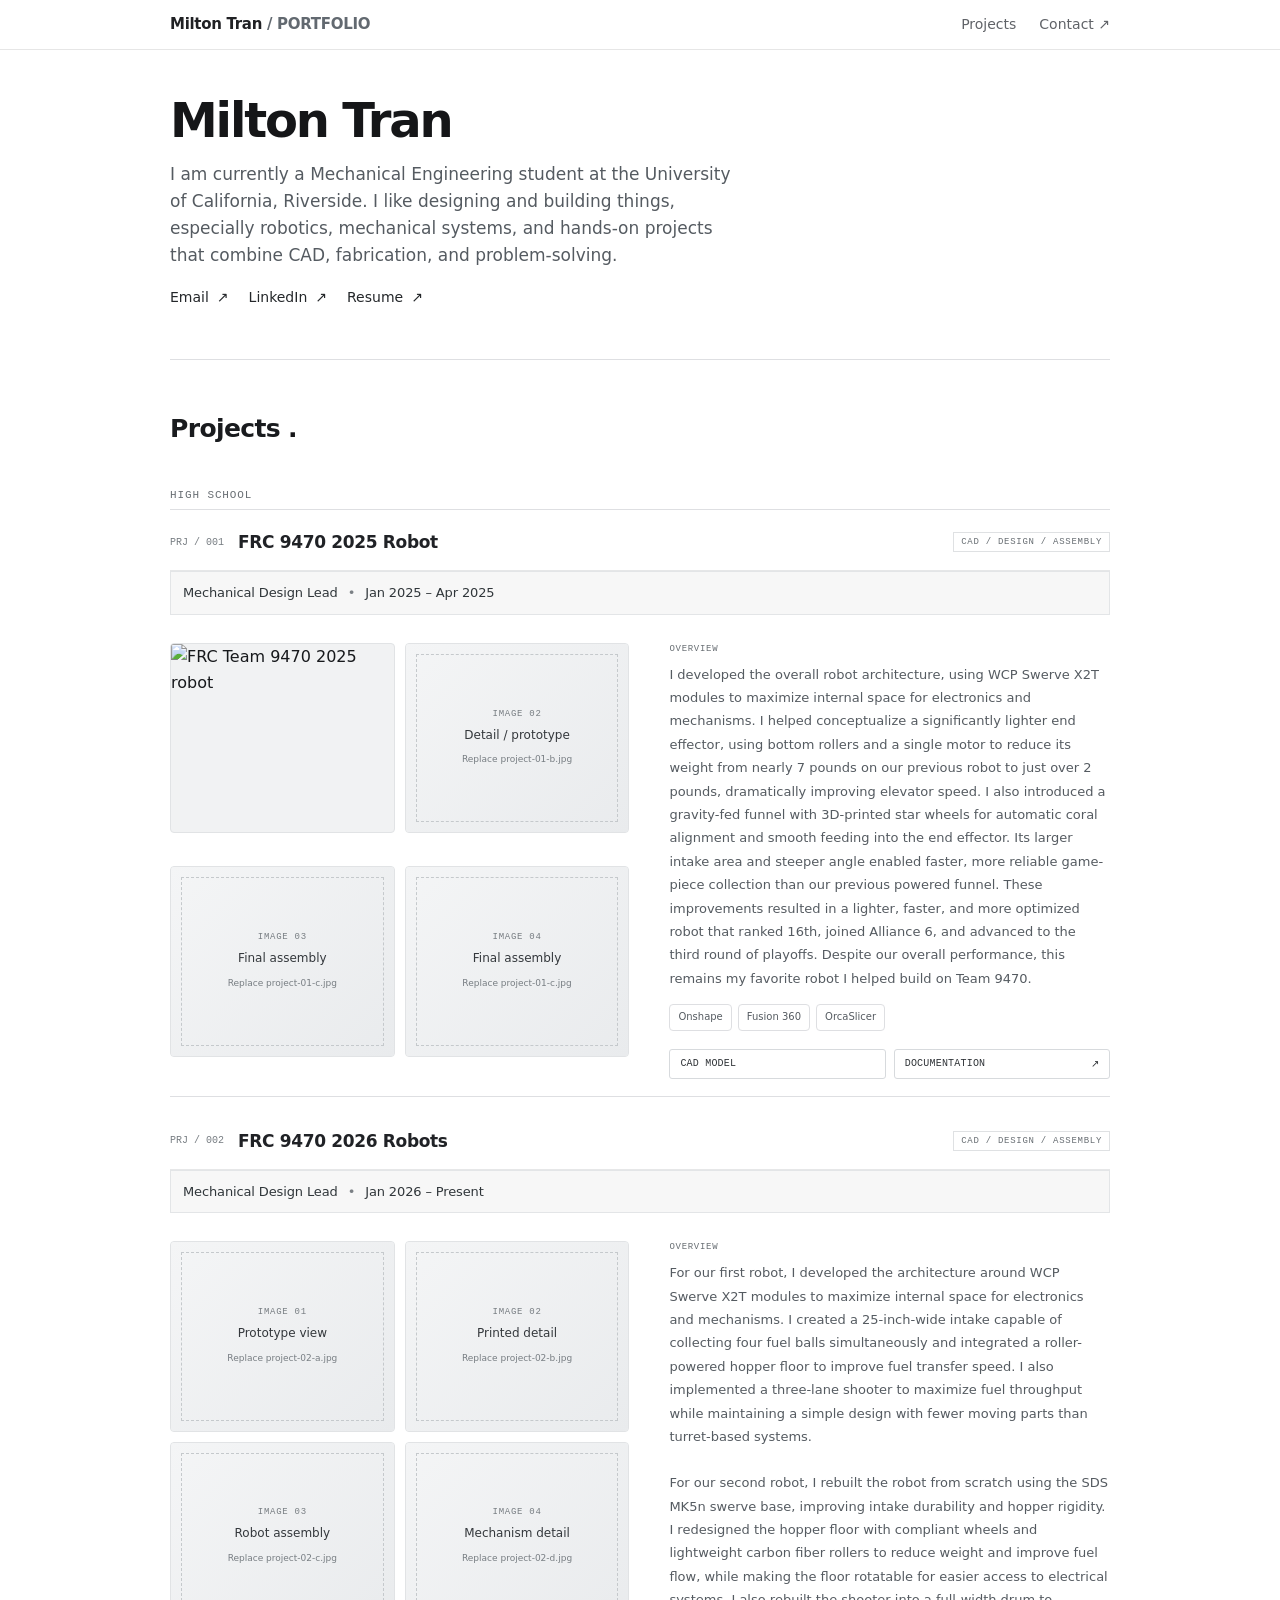
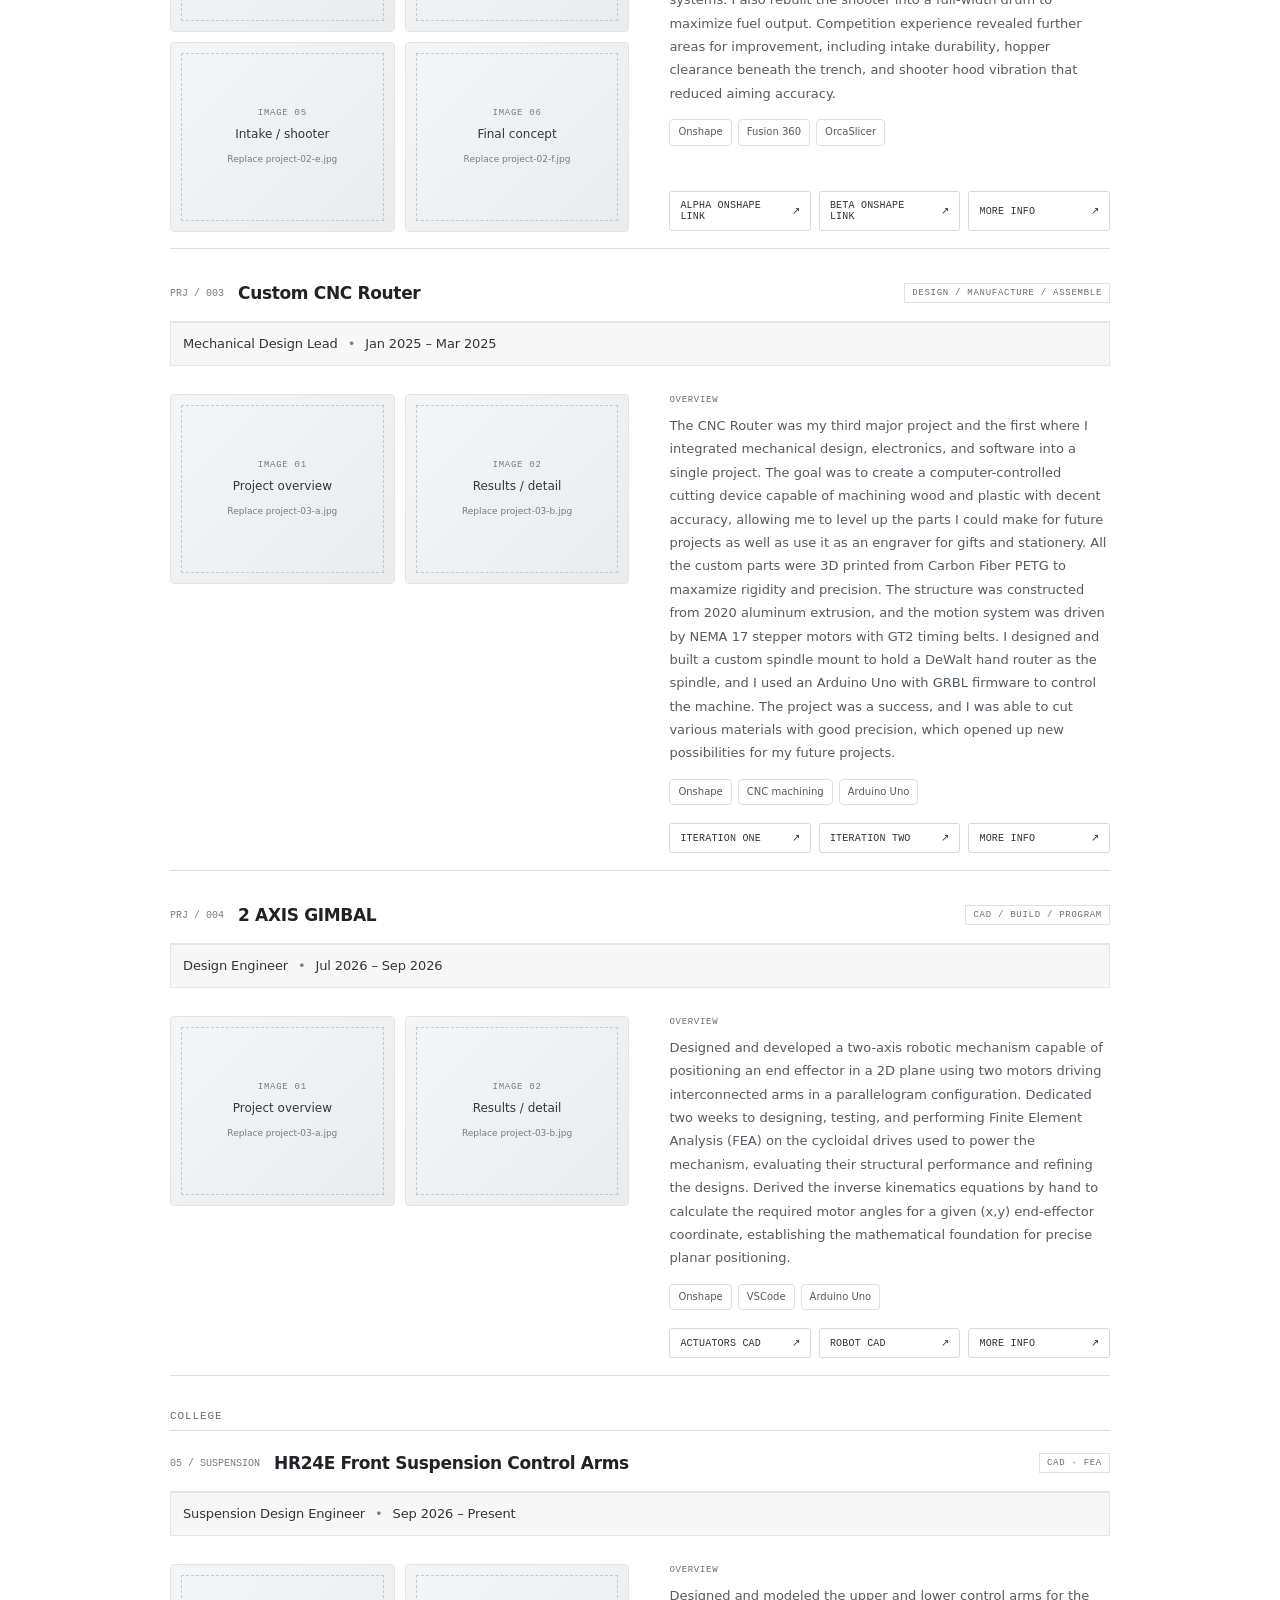
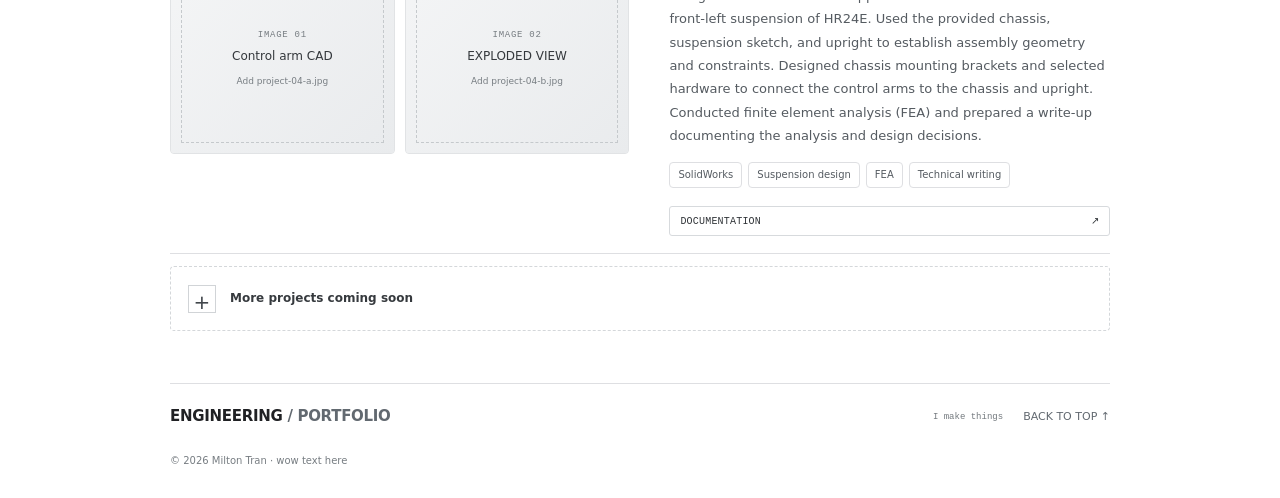
==== index.html @ ae648efc "resume reupload and project categoization" ====
<!doctype html>
<html lang="en">
 <head>
  <meta charset="utf-8"/>
  <meta content="width=device-width, initial-scale=1" name="viewport"/>
  <meta content="Engineering portfolio &mdash; design projects, CAD, prototypes, and fabrication work." name="description"/>
  <title>
   Milton Tran | Engineering Portfolio
  </title>
  <link href="styles.css" rel="stylesheet"/>
 </head>
 <body>
  <div class="ambient ambient-one">
  </div>
  <div class="ambient ambient-two">
  </div>
  <header class="topbar">
   <a class="wordmark" href="#home">
    <span class="mark">
     E
    </span>
    <span>
     Milton Tran
     <span class="muted">
      / PORTFOLIO
     </span>
    </span>
   </a>
   <nav aria-label="Main navigation">
    <a href="index.html#projects">
     Projects
    </a>
    <a class="nav-cta" href="mailto:miltonktran@gmail.com" data-copy-email="miltonktran@gmail.com">
     Contact &nearrow;
    </a>
   </nav>
  </header>
  <main>
   <section class="hero section-wrap" id="home">
    <div class="eyebrow">
     <span class="status-dot">
     </span>
     PORTFOLIO / 2026
    </div>
    <h1>
     Milton Tran
    </h1>
    <p class="hero-copy">
     I am currently a Mechanical Engineering student at the University of California, Riverside. I like designing and building things, especially robotics, mechanical systems, and hands-on projects that combine CAD, fabrication, and problem-solving.
    </p>
    <div class="hero-actions">
     <a class="button button-primary" href="mailto:miltonktran@gmail.com" data-copy-email="miltonktran@gmail.com">
      Email
      <span>
       &nearrow;
      </span>
     </a>
     <a class="button button-quiet" href="https://www.linkedin.com/" rel="noreferrer" target="_blank">
      LinkedIn
      <span>
       &nearrow;
      </span>
     </a>
     <a class="button button-quiet" href="assets/resume.pdf" rel="noreferrer" target="_blank">
      Resume
      <span>
       &nearrow;
      </span>
     </a>
    </div>
    <div class="hero-meta">
     <div>
      <span class="meta-label">
       FOCUS
      </span>
      <span>
       Mechanical design &middot; Prototyping
      </span>
     </div>
     <div>
      <span class="meta-label">
       TOOLS
      </span>
      <span>
       SolidWorks &middot; Onshape &middot; Fusion 360
      </span>
     </div>
     <div>
      <span class="meta-label">
       BASED IN
      </span>
      <span>
       Riverside, CA
      </span>
     </div>
    </div>
    <div class="hero-index">
     01
     <span>
      &mdash;
     </span>
     ENGINEERING / DESIGN
    </div>
   </section>
   <section class="projects section-wrap" id="projects">
    <div class="section-heading">
     <div>
      <div class="eyebrow">
       02 / SELECTED WORK
      </div>
      <h2>
       Projects
       <span class="accent">
        .
       </span>
      </h2>
     </div>
     <p class="section-aside">
      <br/>
     </p>
    </div>
    <div class="project-group" aria-label="High School Projects">
    <div class="project-education">HIGH SCHOOL</div>
    <article class="project-card">
     <div class="project-title-row">
      <div class="project-number">
       PRJ / 001
      </div>
      <h3>
       FRC 9470 2025 Robot
      </h3>
      <span class="project-type">
       CAD / DESIGN / ASSEMBLY
      </span>
     </div>
     <div class="project-meta-box">
      <span>
       Mechanical Design Lead
      </span>
      <span class="meta-divider">
       •
      </span>
      <span>
       Jan 2025 – Apr 2025
      </span>
     </div>
     <div class="project-layout">
      <div class="project-gallery">
       <figure class="image-slot">
        <img
        class="project-image"
        src="assets/projects/project-01-b.gif"
        alt="FRC Team 9470 2025 robot">
        <div class="image-placeholder">
         <span>
          IMAGE 01
         </span>
         <strong>
          CAD overview
         </strong>
         <small>
          Replace project-01-a.jpg
         </small>
        </div>
       </figure>
       <figure class="image-slot">
        <img alt="Second view or detail of the mechanical assembly" onerror="this.style.display='none'; this.nextElementSibling.style.display='grid'" src="assets/projects/project-01-a.jpg"/>
        <div class="image-placeholder">
         <span>
          IMAGE 02
         </span>
         <strong>
          Detail / prototype
         </strong>
         <small>
          Replace project-01-b.jpg
         </small>
        </div>
       </figure>
       <figure class="image-slot">
        <img alt="Third view or detail of the 2025 robot" onerror="this.style.display='none'; this.nextElementSibling.style.display='grid'" src="assets/projects/project-01-c.jpg"/>
        <div class="image-placeholder">
         <span>
          IMAGE 03
         </span>
         <strong>
          Final assembly
         </strong>
         <small>
          Replace project-01-c.jpg
         </small>
        </div>
       </figure>
       <figure class="image-slot">
        <img alt="another view or detail of the 2025 robot" onerror="this.style.display='none'; this.nextElementSibling.style.display='grid'" src="assets/projects/project-01-d.jpg"/>
        <div class="image-placeholder">
         <span>
          IMAGE 04
         </span>
         <strong>
          Final assembly
         </strong>
         <small>
          Replace project-01-c.jpg
         </small>
        </div>
       </figure>
      </div>
      <div class="project-description">
       <div class="description-label">
        OVERVIEW
       </div>
       <p>
        I developed the overall robot architecture, using WCP Swerve X2T modules to maximize internal space for electronics and mechanisms. I helped conceptualize a significantly lighter end effector, using bottom rollers and a single motor to reduce its weight from nearly 7 pounds on our previous robot to just over 2 pounds, dramatically improving elevator speed. I also introduced a gravity-fed funnel with 3D-printed star wheels for automatic coral alignment and smooth feeding into the end effector. Its larger intake area and steeper angle enabled faster, more reliable game-piece collection than our previous powered funnel. These improvements resulted in a lighter, faster, and more optimized robot that ranked 16th, joined Alliance 6, and advanced to the third round of playoffs. Despite our overall performance, this remains my favorite robot I helped build on Team 9470.
       </p>
       <div class="project-tags">
        <span>
         Onshape
        </span>
        <span>
         Fusion 360
        </span>
        <span>
         OrcaSlicer
        </span>
       </div>
       <div class="project-links">
        <a class="project-link" data-placeholder-link="" href="https://cad.onshape.com/documents/00fd2afd7e5a27c154c6eacb/w/8401d8eccddc651e6a5a8a69/e/c8c92472f5bed239da127e3a">
         CAD MODEL
         <span>
         </span>
        </a>
        <a class="project-link" data-placeholder-link="" href="documentation.html#frc-2025">
         DOCUMENTATION
         <span>
          &nearrow;
         </span>
        </a>
       </div>
      </div>
     </div>
    </article>
    <article class="project-card">
     <div class="project-title-row">
      <div class="project-number">
       PRJ / 002
      </div>
      <h3>
       FRC 9470 2026 Robots
      </h3>
      <span class="project-type">
       CAD / DESIGN / ASSEMBLY
      </span>
     </div>
     <div class="project-meta-box">
      <span>
       Mechanical Design Lead
      </span>
      <span class="meta-divider">
       •
      </span>
      <span>
       Jan 2026 – Present
      </span>
     </div>
     <div class="project-layout">
      <div class="project-gallery">
       <figure class="image-slot">
        <img alt="First view of the 3D printed prototype" onerror="this.style.display='none'; this.nextElementSibling.style.display='grid'" src="assets/projects/project-02-a.jpg"/>
        <div class="image-placeholder">
         <span>
          IMAGE 01
         </span>
         <strong>
          Prototype view
         </strong>
         <small>
          Replace project-02-a.jpg
         </small>
        </div>
       </figure>
       <figure class="image-slot">
        <img alt="Second view of the 3D printed prototype" onerror="this.style.display='none'; this.nextElementSibling.style.display='grid'" src="assets/projects/project-02-h.jpg"/>
        <div class="image-placeholder">
         <span>
          IMAGE 02
         </span>
         <strong>
          Printed detail
         </strong>
         <small>
          Replace project-02-b.jpg
         </small>
        </div>
       </figure>
       <figure class="image-slot">
        <img alt="Third view of the 2026 development robot" onerror="this.style.display='none'; this.nextElementSibling.style.display='grid'" src="assets/projects/project-02-c.jpg"/>
        <div class="image-placeholder">
         <span>
          IMAGE 03
         </span>
         <strong>
          Robot assembly
         </strong>
         <small>
          Replace project-02-c.jpg
         </small>
        </div>
       </figure>
       <figure class="image-slot">
        <img alt="Fourth view of the 2026 development robot" onerror="this.style.display='none'; this.nextElementSibling.style.display='grid'" src="assets/projects/project-02-d.jpg"/>
        <div class="image-placeholder">
         <span>
          IMAGE 04
         </span>
         <strong>
          Mechanism detail
         </strong>
         <small>
          Replace project-02-d.jpg
         </small>
        </div>
       </figure>
       <figure class="image-slot">
        <img alt="Fifth view of the 2026 development robot" onerror="this.style.display='none'; this.nextElementSibling.style.display='grid'" src="assets/projects/project-02-e.jpg"/>
        <div class="image-placeholder">
         <span>
          IMAGE 05
         </span>
         <strong>
          Intake / shooter
         </strong>
         <small>
          Replace project-02-e.jpg
         </small>
        </div>
       </figure>
       <figure class="image-slot">
        <img alt="Sixth view of the 2026 development robot" onerror="this.style.display='none'; this.nextElementSibling.style.display='grid'" src="assets/projects/project-02-f.jpg"/>
        <div class="image-placeholder">
         <span>
          IMAGE 06
         </span>
         <strong>
          Final concept
         </strong>
         <small>
          Replace project-02-f.jpg
         </small>
        </div>
       </figure>
      </div>
      <div class="project-description">
       <div class="description-label">
        OVERVIEW
       </div>
       <p>
        For our first robot, I developed the architecture around WCP Swerve X2T modules to maximize internal space for electronics and mechanisms. I created a 25-inch-wide intake capable of collecting four fuel balls simultaneously and integrated a roller-powered hopper floor to improve fuel transfer speed. I also implemented a three-lane shooter to maximize fuel throughput while maintaining a simple design with fewer moving parts than turret-based systems.
       </p>
       <p>
        For our second robot, I rebuilt the robot from scratch using the SDS MK5n swerve base, improving intake durability and hopper rigidity. I redesigned the hopper floor with compliant wheels and lightweight carbon fiber rollers to reduce weight and improve fuel flow, while making the floor rotatable for easier access to electrical systems. I also rebuilt the shooter into a full-width drum to maximize fuel output. Competition experience revealed further areas for improvement, including intake durability, hopper clearance beneath the trench, and shooter hood vibration that reduced aiming accuracy.
       </p>
       <div class="project-tags">
        <span>
         Onshape
        </span>
        <span>
         Fusion 360
        </span>
        <span>
         OrcaSlicer
        </span>
       </div>
       <div class="project-links">
        <a class="project-link" data-placeholder-link="" href="https://cad.onshape.com/documents/be022a4b718f1cd53ae85e32/w/37e6e1364f21e635ff0fc570/e/b1cc3b634fab305ec6c51910">
         ALPHA ONSHAPE LINK
         <span>
          &nearrow;
         </span>
        </a>
        <a class="project-link" data-placeholder-link="" href="https://cad.onshape.com/documents/df5df9d647afc82eacfe76aa/w/20fc10e9586929e958bf55cb/e/e5fa7af36676060afb455bc2">
         BETA ONSHAPE LINK
         <span>
          &nearrow;
         </span>
        </a>
        <a class="project-link" data-placeholder-link="" href="documentation.html#frc-2026">
         MORE INFO
         <span>
          &nearrow;
         </span>
        </a>
       </div>
      </div>
     </div>
    </article>
    <article class="project-card">
     <div class="project-title-row">
      <div class="project-number">
       PRJ / 003
      </div>
      <h3>
       Custom CNC Router
      </h3>
      <span class="project-type">
       DESIGN / MANUFACTURE / ASSEMBLE
      </span>
     </div>
     <div class="project-meta-box">
      <span>
       Mechanical Design Lead
      </span>
      <span class="meta-divider">
       •
      </span>
      <span>
       Jan 2025 – Mar 2025
      </span>
     </div>
     <div class="project-layout">
      <div class="project-gallery">
       <figure class="image-slot">
        <img alt="First view of engineering analysis or build" onerror="this.style.display='none'; this.nextElementSibling.style.display='grid'" src="assets/projects/project-03-a.jpg"/>
        <div class="image-placeholder">
         <span>
          IMAGE 01
         </span>
         <strong>
          Project overview
         </strong>
         <small>
          Replace project-03-a.jpg
         </small>
        </div>
       </figure>
       <figure class="image-slot">
        <img alt="Second view of engineering analysis or build" onerror="this.style.display='none'; this.nextElementSibling.style.display='grid'" src="assets/projects/project-03-b.jpg"/>
        <div class="image-placeholder">
         <span>
          IMAGE 02
         </span>
         <strong>
          Results / detail
         </strong>
         <small>
          Replace project-03-b.jpg
         </small>
        </div>
       </figure>
      </div>
      <div class="project-description">
       <div class="description-label">
        OVERVIEW
       </div>
       <p>
        The CNC Router was my third major project and the first where I integrated mechanical design, electronics, and software into a single project. The goal was to create a computer-controlled cutting device capable of machining wood and plastic with decent accuracy, allowing me to level up the parts I could make for future projects as well as use it as an engraver for gifts and stationery. All the custom parts were 3D printed from Carbon Fiber PETG to maxamize rigidity and precision. The structure was constructed from 2020 aluminum extrusion, and the motion system was driven by NEMA 17 stepper motors with GT2 timing belts. I designed and built a custom spindle mount to hold a DeWalt hand router as the spindle, and I used an Arduino Uno with GRBL firmware to control the machine. The project was a success, and I was able to cut various materials with good precision, which opened up new possibilities for my future projects.
       </p>
       <div class="project-tags">
        <span>
         Onshape
        </span>
        <span>
         CNC machining
        </span>
        <span>
         Arduino Uno
        </span>
       </div>
       <div class="project-links">
        <a class="project-link" data-placeholder-link="" href="https://cad.onshape.com/documents/29fe2472e460c06995bfa753/w/61e2e5fd30f0dcac505584a5/e/05e67eb22c1523a31b5ead69">
         ITERATION ONE
         <span>
          &nearrow;
         </span>
        </a>
        <a class="project-link" data-placeholder-link="" href="https://cad.onshape.com/documents/e0704cd442b7a5a010e076b6/w/1e5bdd04206ad65185312fa5/e/b427f6d83ccc3213c7b912a8">
         ITERATION TWO
         <span>
          &nearrow;
         </span>
        </a>
        <a class="project-link" data-placeholder-link="" href="documentation.html#cnc-router">
         MORE INFO
         <span>
          &nearrow;
         </span>
        </a>
       </div>
      </div>
     </div>
    </article>
    <article class="project-card">
     <div class="project-title-row">
      <div class="project-number">
       PRJ / 004
      </div>
      <h3>
       2 AXIS GIMBAL
      </h3>
      <span class="project-type">
       CAD / BUILD / PROGRAM
      </span>
     </div>
     <div class="project-meta-box">
      <span>
       Design Engineer
      </span>
      <span class="meta-divider">
       •
      </span>
      <span>
       Jul 2026 – Sep 2026
      </span>
     </div>
     <div class="project-layout">
      <div class="project-gallery">
       <figure class="image-slot">
        <img alt="First view of engineering analysis or build" onerror="this.style.display='none'; this.nextElementSibling.style.display='grid'" src="assets/projects/project-04-a.jpg"/>
        <div class="image-placeholder">
         <span>
          IMAGE 01
         </span>
         <strong>
          Project overview
         </strong>
         <small>
          Replace project-03-a.jpg
         </small>
        </div>
       </figure>
       <figure class="image-slot">
        <img alt="Second view of engineering analysis or build" onerror="this.style.display='none'; this.nextElementSibling.style.display='grid'" src="assets/projects/project-04-b.jpg"/>
        <div class="image-placeholder">
         <span>
          IMAGE 02
         </span>
         <strong>
          Results / detail
         </strong>
         <small>
          Replace project-03-b.jpg
         </small>
        </div>
       </figure>
      </div>
      <div class="project-description">
       <div class="description-label">
        OVERVIEW
       </div>
       <p>
        Designed and developed a two-axis robotic mechanism capable of positioning an end effector in a 2D plane using two motors driving interconnected arms in a parallelogram configuration. Dedicated two weeks to designing, testing, and performing Finite Element Analysis (FEA) on the cycloidal drives used to power the mechanism, evaluating their structural performance and refining the designs. Derived the inverse kinematics equations by hand to calculate the required motor angles for a given (x,y) end-effector coordinate, establishing the mathematical foundation for precise planar positioning.
       </p>
       <div class="project-tags">
        <span>
         Onshape
        </span>
        <span>
         VSCode
        </span>
        <span>
         Arduino Uno
        </span>
       </div>
       <div class="project-links">
        <a class="project-link" data-placeholder-link="" href="https://cad.onshape.com/documents/83039a6c6ade38fd1b34c7e4/w/e9be02aba01d16652b51fb08/e/c2b551d942019015146909dc?renderMode=0&uiState=6acb301b3a2081acce041a56">
         ACTUATORS CAD
         <span>
          &nearrow;
         </span>
        </a>
        <a class="project-link" data-placeholder-link="" href="https://cad.onshape.com/documents/9912a0891dfca1b9beb59a49/w/4ca0d48cdeaccb3d17090a57/e/5b6b08e2c7ca0c739b2f3fa4?renderMode=0&uiState=6acb3033256e77847d0ab325">
         ROBOT CAD
         <span>
          &nearrow;
         </span>
        </a>
        <a class="project-link" data-placeholder-link="" href="documentation.html#gimbal">
         MORE INFO
         <span>
          &nearrow;
         </span>
        </a>
       </div>
      </div>
     </div>
    </article>
    </div>
    <div class="project-group" aria-label="College Projects">
    <div class="project-education">COLLEGE</div>
    <article class="project-card">
     <div class="project-title-row">
      <span class="project-number">
       05 / SUSPENSION
      </span>
      <h3>
       HR24E Front Suspension Control Arms
      </h3>
      <span class="project-type">
       CAD &middot; FEA
      </span>
     </div>
     <div class="project-meta-box">
      <span>
       Suspension Design Engineer
      </span>
      <span class="meta-divider">
       •
      </span>
      <span>
       Sep 2026 – Present
      </span>
     </div>
     <div class="project-layout">
      <div class="project-gallery">
       <figure class="image-slot">
        <img alt="HR24E upper and lower control arm CAD model" onerror="this.style.display='none';this.nextElementSibling.style.display='grid';" src="assets/projects/project-05-a.jpg"/>
        <div class="image-placeholder">
         <span>
          IMAGE 01
         </span>
         <strong>
          Control arm CAD
         </strong>
         <small>
          Add project-04-a.jpg
         </small>
        </div>
       </figure>
       <figure class="image-slot">
        <img alt="Finite element analysis of HR24E control arms" onerror="this.style.display='none';this.nextElementSibling.style.display='grid';" src="assets/projects/project-05-b.jpg"/>
        <div class="image-placeholder">
         <span>
          IMAGE 02
         </span>
         <strong>
          EXPLODED VIEW
         </strong>
         <small>
          Add project-04-b.jpg
         </small>
        </div>
       </figure>
      </div>
      <div class="project-description">
       <span class="description-label">
        OVERVIEW
       </span>
       <p>
        Designed and modeled the upper and lower control arms for the front-left suspension of HR24E. Used the provided chassis, suspension sketch, and upright to establish assembly geometry and constraints. Designed chassis mounting brackets and selected hardware to connect the control arms to the chassis and upright. Conducted finite element analysis (FEA) and prepared a write-up documenting the analysis and design decisions.
       </p>
       <div class="project-tags">
        <span>
         SolidWorks
        </span>
        <span>
         Suspension design
        </span>
        <span>
         FEA
        </span>
        <span>
         Technical writing
        </span>
       </div>
       <div class="project-links">
        <a class="project-link" href="https://docs.google.com/document/d/1D60F-jJPK0hM7EQXB3bug5QAdksG6HkO5XHBVFfknUc/edit?tab=t.0" rel="noreferrer" target="_blank">
         DOCUMENTATION
         <span>
          &nearrow;
         </span>
        </a>
       </div>
      </div>
     </div>
    </article>
    <div class="add-project">
     <span class="add-symbol">
      +
     </span>
     <div>
      <strong>
       More projects coming soon
      </strong>
      <p>
      </p>
     </div>
    </div>
    </div>
   </section>
  </main>
  <footer class="footer section-wrap">
   <a class="wordmark" href="#home">
    <span class="mark">
     E
    </span>
    <span>
     ENGINEERING
     <span class="muted">
      / PORTFOLIO
     </span>
    </span>
   </a>
   <span>
    I make things
   </span>
   <a href="#home">
    BACK TO TOP &uarr;
   </a>
   <small>
    &copy; 2026 Milton Tran &middot; wow text here
   </small>
  </footer>
  <script src="script.js">
  </script>
 </body>
</html>
---- styles.css ----
:root{--bg:#fff;--panel:#fff;--line:#dedfe2;--text:#17191c;--muted:#626970;--accent:#25282b;--mono:"SFMono-Regular",Consolas,"Liberation Mono",monospace;--sans:Inter,ui-sans-serif,system-ui,-apple-system,BlinkMacSystemFont,"Segoe UI",sans-serif}*{box-sizing:border-box}html{scroll-behavior:smooth;scroll-padding-top:76px}body{margin:0;background:var(--bg);color:var(--text);font-family:var(--sans);line-height:1.65;overflow-x:hidden}a{color:#303438;text-decoration:none}a:hover{color:#000;text-decoration:underline;text-underline-offset:4px}.ambient{display:none}.section-wrap{width:min(940px,calc(100% - 48px));margin-inline:auto}.topbar{height:50px;position:sticky;top:0;z-index:10;display:flex;align-items:center;justify-content:space-between;padding:0 max(24px,calc((100vw - 940px)/2));background:rgba(255,255,255,.96);backdrop-filter:blur(12px);border-bottom:1px solid #e6e6e6}.wordmark{display:flex;align-items:center;gap:9px;font-size:15px;letter-spacing:-.02em;font-weight:650;color:#202124}.mark{display:none}.muted{color:var(--muted)}nav{display:flex;align-items:center;gap:23px;font-size:14px;color:#606368}nav a{color:#606368}nav a:hover{color:#111}.nav-cta{padding:0;border:0;color:#606368}.hero{min-height:auto;padding-top:43px;padding-bottom:50px;position:relative}.hero .eyebrow{display:none}.hero h1{font-size:clamp(38px,5vw,48px);letter-spacing:-.045em;line-height:1.15;font-weight:600;margin:0 0 13px;color:#151618}.accent{color:#151618}.hero-copy{max-width:570px;color:#555b61;font-size:17px;line-height:1.58;margin:0}.hero-actions{display:flex;gap:20px;margin-top:17px}.button{padding:0;font-size:14px;font-weight:500;display:inline-flex;gap:8px;align-items:center}.button-primary,.button-quiet{background:none;color:#24272a;border:0}.button-primary:hover,.button-quiet:hover{background:none}.hero-meta,.hero-index{display:none}.resume,.projects{padding-top:40px;padding-bottom:52px;border-top:1px solid #dedfe2}.section-heading{display:flex;justify-content:space-between;align-items:end;gap:24px;margin-bottom:23px}.section-heading h2{font-size:25px;line-height:1.25;letter-spacing:-.025em;font-weight:600;margin:5px 0 0;color:#191b1e}.section-heading .eyebrow{display:none}.text-link{font-family:var(--sans);font-size:13px;letter-spacing:0;color:#303438;border:0;padding:0;text-decoration:underline;text-underline-offset:4px}.resume-panel{display:grid;grid-template-columns:.72fr 1.5fr;border:0;background:transparent}.resume-side{padding:0 24px 0 0;border-right:0}.resume-avatar{width:64px;height:64px;border:1px solid #d4d7da;background:#f1f2f3;display:grid;place-items:center;color:#34383c;font:20px var(--mono);margin-bottom:15px}.resume-avatar span{display:none}.resume-side h3{font-size:19px;margin:0;color:#202226}.resume-side p{font-size:13px}.resume-intro{margin:13px 0;color:#555b61;line-height:1.7}.resume-rule{display:none}.resume-download{margin-top:22px;border:1px solid #dedfe2;padding:10px;display:flex;align-items:center;gap:9px;background:#fff}.file-icon{font:9px var(--mono);color:#4d5257;border:1px solid #d6d8da;padding:6px}.resume-download span:nth-child(2){display:grid;flex:1}.resume-download strong{font-size:11px}.resume-download small{font-size:9px;color:#777d82}.resume-download>a{color:#34383c}.resume-content{padding:0 0 0 24px}.resume-block{display:grid;grid-template-columns:110px 1fr;gap:16px;padding:0 0 20px;margin-bottom:20px;border-bottom:1px solid #e5e6e7}.resume-block:last-child{border:0;margin-bottom:0}.resume-label{padding-top:5px;color:#646a70;font:10px var(--mono);letter-spacing:.08em}.resume-block h3{font-size:14px;margin:0 0 4px;font-weight:600}.resume-block p,.resume-block li{font-size:12px;color:#555b61;line-height:1.75}.resume-detail{color:#676d72!important;margin:0 0 7px}.resume-block ul{padding-left:16px;margin:7px 0}.skill-groups{display:grid;gap:10px}.skill-groups span{font:9px var(--mono);color:#646a70;letter-spacing:.08em}.skill-groups p{margin:3px 0 0}.edit-note{color:#777d82;font-size:11px;margin-top:13px}.edit-note span{color:#50555a;margin-right:5px}code{font-family:var(--mono);color:#303438;background:#f0f1f2;padding:2px 4px}.section-aside{font-size:12px;color:#626970;line-height:1.7}.project-toolbar{display:flex;justify-content:space-between;padding:10px 0;border-top:1px solid #e1e2e4;border-bottom:1px solid #e1e2e4;margin-bottom:15px;font:9px var(--mono);color:#70757a;letter-spacing:.08em}.project-toolbar span:first-child{display:flex;align-items:center;gap:9px}.status-dot{display:inline-block;width:6px;height:6px;border-radius:50%;background:#73787d}.project-card{border:0;border-bottom:1px solid #dedfe2;margin-bottom:12px;background:transparent}.project-title-row{display:flex;align-items:center;gap:14px;padding:18px 0 14px;border-bottom:1px solid #e6e7e8}.project-number{font:10px var(--mono);color:#777d82;white-space:nowrap}.project-title-row h3{font-size:17px;font-weight:600;letter-spacing:-.02em;margin:0;flex:1;color:#202226}.project-type{font:9px var(--mono);border:1px solid #dfe1e3;padding:4px 7px;white-space:nowrap;color:#686e73;letter-spacing:.08em}.project-meta-box{display:flex;align-items:center;flex-wrap:wrap;gap:8px;padding:11px 12px;margin:0 0 12px;border:1px solid #e3e5e7;background:#f7f7f7;color:#30363a;font-size:13px;line-height:1.5;letter-spacing:-.01em}.project-meta-box .meta-divider{color:#7b8085;padding:0 2px}.project-layout{display:grid;grid-template-columns:1.02fr .98fr}.project-gallery{padding:16px 20px 16px 0;display:grid;grid-template-columns:1fr 1fr;gap:10px}.image-slot{margin:0;aspect-ratio:1.18;position:relative;overflow:hidden;background:#f1f2f3;border:1px solid #e1e3e5;border-radius:4px}.image-slot img{width:100%;height:100%;object-fit:cover;display:block;transition:transform .25s}.image-slot:hover img{transform:scale(1.025)}.image-placeholder{display:none;position:absolute;inset:0;place-items:center;align-content:center;gap:7px;text-align:center;background:linear-gradient(135deg,#f4f5f6,#e9ebed);padding:10px}.image-placeholder:before{content:"";position:absolute;inset:10px;border:1px dashed #c5c9cc;pointer-events:none}.image-placeholder>span{font:9px var(--mono);color:#777d82;letter-spacing:.08em}.image-placeholder strong{font-size:12px;font-weight:500;color:#34383c}.image-placeholder small{font-size:9px;color:#777d82}.project-description{padding:17px 0 17px 20px;display:flex;flex-direction:column;align-items:flex-start}.description-label{font:9px var(--mono);color:#686e73;letter-spacing:.08em}.project-description>p{font-size:13px;color:#555b61;line-height:1.8;margin:9px 0 14px}.project-tags{display:flex;flex-wrap:wrap;gap:6px;margin-bottom:18px}.project-tags span{font-size:10px;color:#555b61;border:1px solid #dedfe2;border-radius:4px;padding:4px 8px;background:#fff}.project-links{display:flex;flex-wrap:wrap;gap:8px;margin-top:auto;width:100%}.project-link{display:flex;align-items:center;justify-content:space-between;gap:18px;padding:8px 10px;border:1px solid #d7dadd;border-radius:3px;color:#303438;font:10px var(--mono);letter-spacing:.02em;flex:1;min-width:130px;background:#fff}.project-link:hover{background:#f5f6f7;border-color:#aeb3b7;text-decoration:none}.add-project{border:1px dashed #d4d7da;display:flex;align-items:center;gap:14px;padding:17px;color:#363a3e;border-radius:4px}.add-symbol{width:28px;height:28px;display:grid;place-items:center;color:#41464b;border:1px solid #d1d4d7;font-size:20px}.add-project strong{font-size:12px;font-weight:600}.add-project p{font-size:11px;color:#747a80;margin:3px 0 0}.footer{border-top:1px solid #dedfe2;padding-top:20px;padding-bottom:28px;display:flex;align-items:center;gap:20px;flex-wrap:wrap}.footer>span{margin-left:auto;font:9px var(--mono);color:#73797e}.footer>a:not(.wordmark){font:11px var(--sans);color:#626970}.footer small{width:100%;font-size:10px;color:#777d82;margin-top:4px}@media(max-width:760px){.section-wrap{width:min(100% - 32px,600px)}.topbar{padding:0 16px;height:54px}.wordmark{font-size:13px;letter-spacing:-.02em;gap:7px}nav{gap:14px;font-size:12px}.hero{padding-top:38px;padding-bottom:35px;min-height:0}.hero h1{font-size:clamp(36px,9vw,46px)}.section-heading{align-items:flex-start;flex-direction:column}.resume-panel{grid-template-columns:1fr}.resume-side{border-right:0;border-bottom:1px solid #e3e4e5;padding:0 0 22px;margin-bottom:22px}.resume-content{padding:0}.resume-block{grid-template-columns:1fr;gap:7px;padding:0 0 18px;margin-bottom:18px}.project-title-row{gap:9px;flex-wrap:wrap;padding:15px 0}.project-title-row h3{flex-basis:calc(100% - 90px);font-size:15px}.project-meta-box{font-size:12px;padding:10px 11px}.project-layout{grid-template-columns:1fr}.project-gallery{padding:13px 0;gap:8px}.project-description{padding:12px 0 20px}.project-links{margin-top:8px}.footer{gap:13px}.footer>span{display:none}.footer>a:not(.wordmark){margin-left:auto}.resume,.projects{padding-top:35px;padding-bottom:42px}.section-aside{margin:0}}@media(max-width:420px){nav{gap:10px}nav a:first-child{display:none}.hero-actions{flex-wrap:wrap}.project-gallery{grid-template-columns:1fr 1fr}.image-slot{aspect-ratio:.95}.project-links{flex-direction:column}.project-link{width:100%}}
.project-education{padding:22px 0 8px;border-bottom:1px solid #dedfe2;color:#686e73;font:11px var(--mono);letter-spacing:.08em}
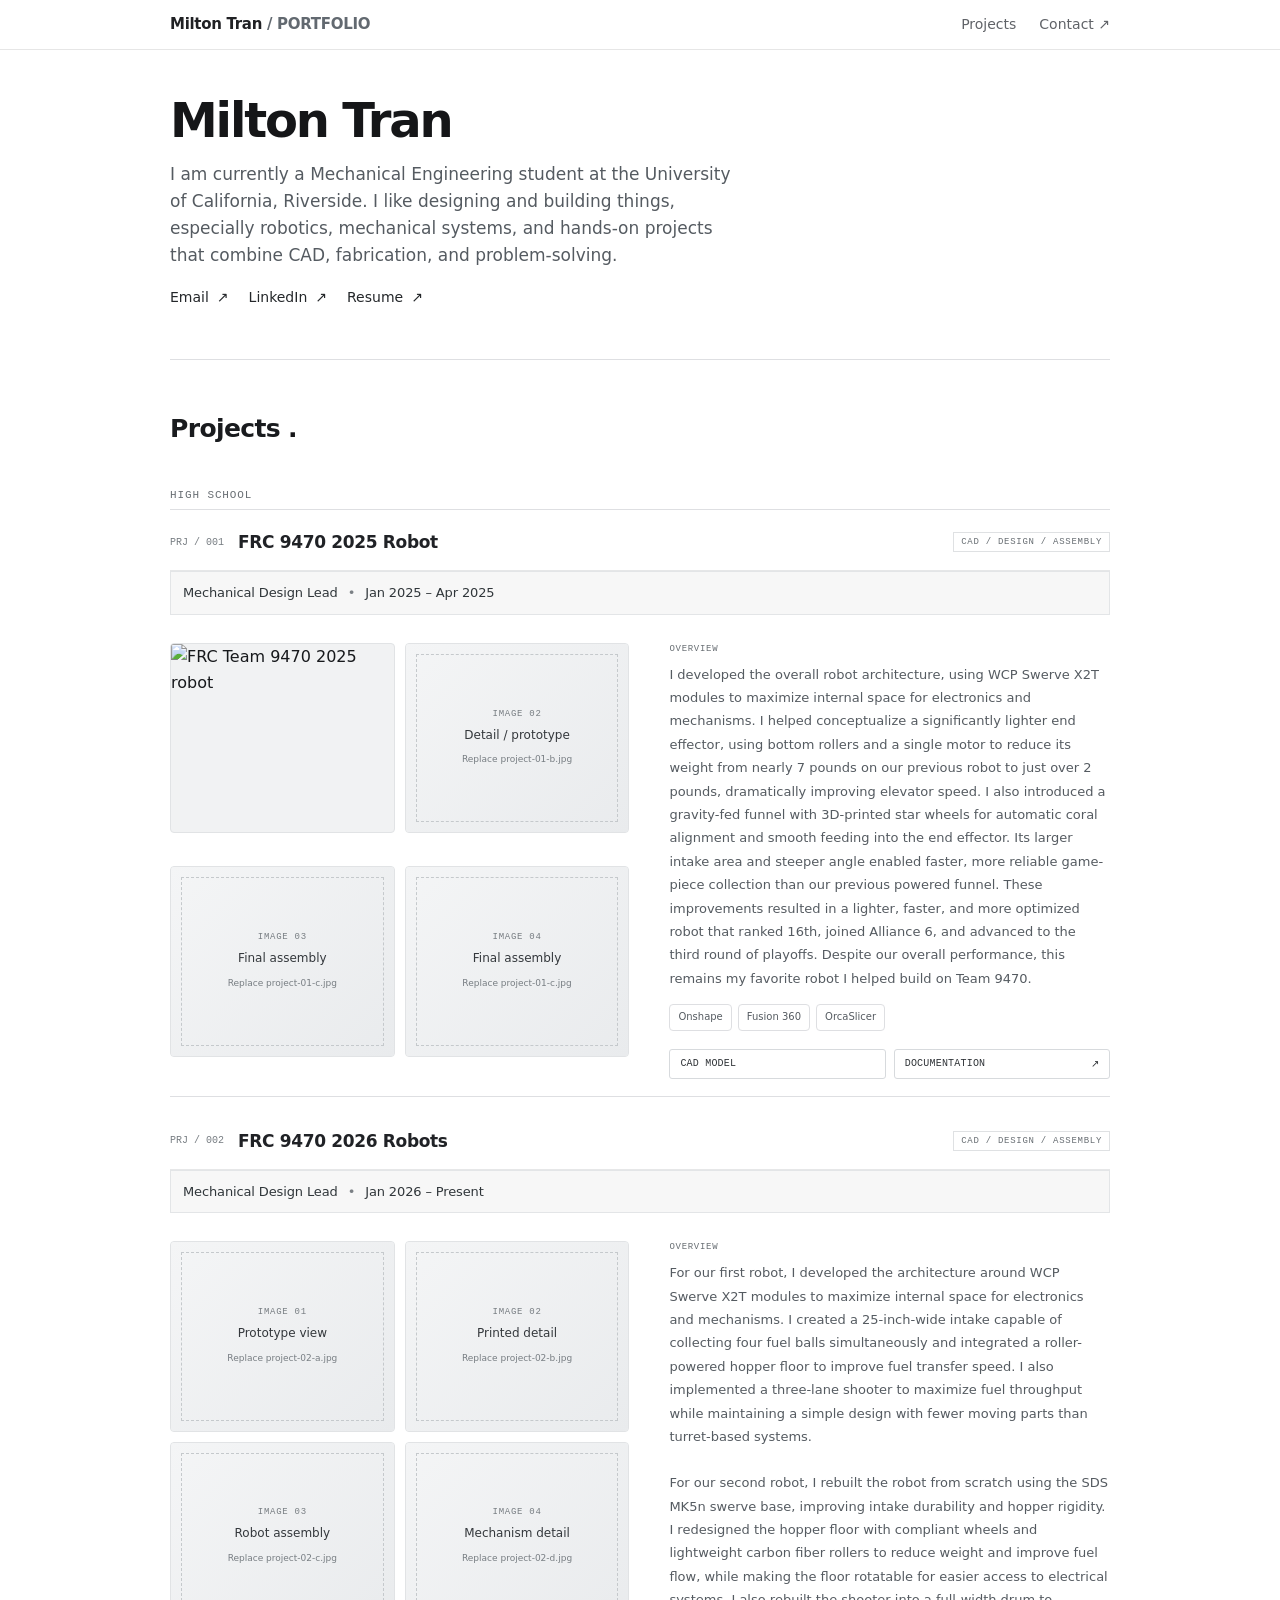
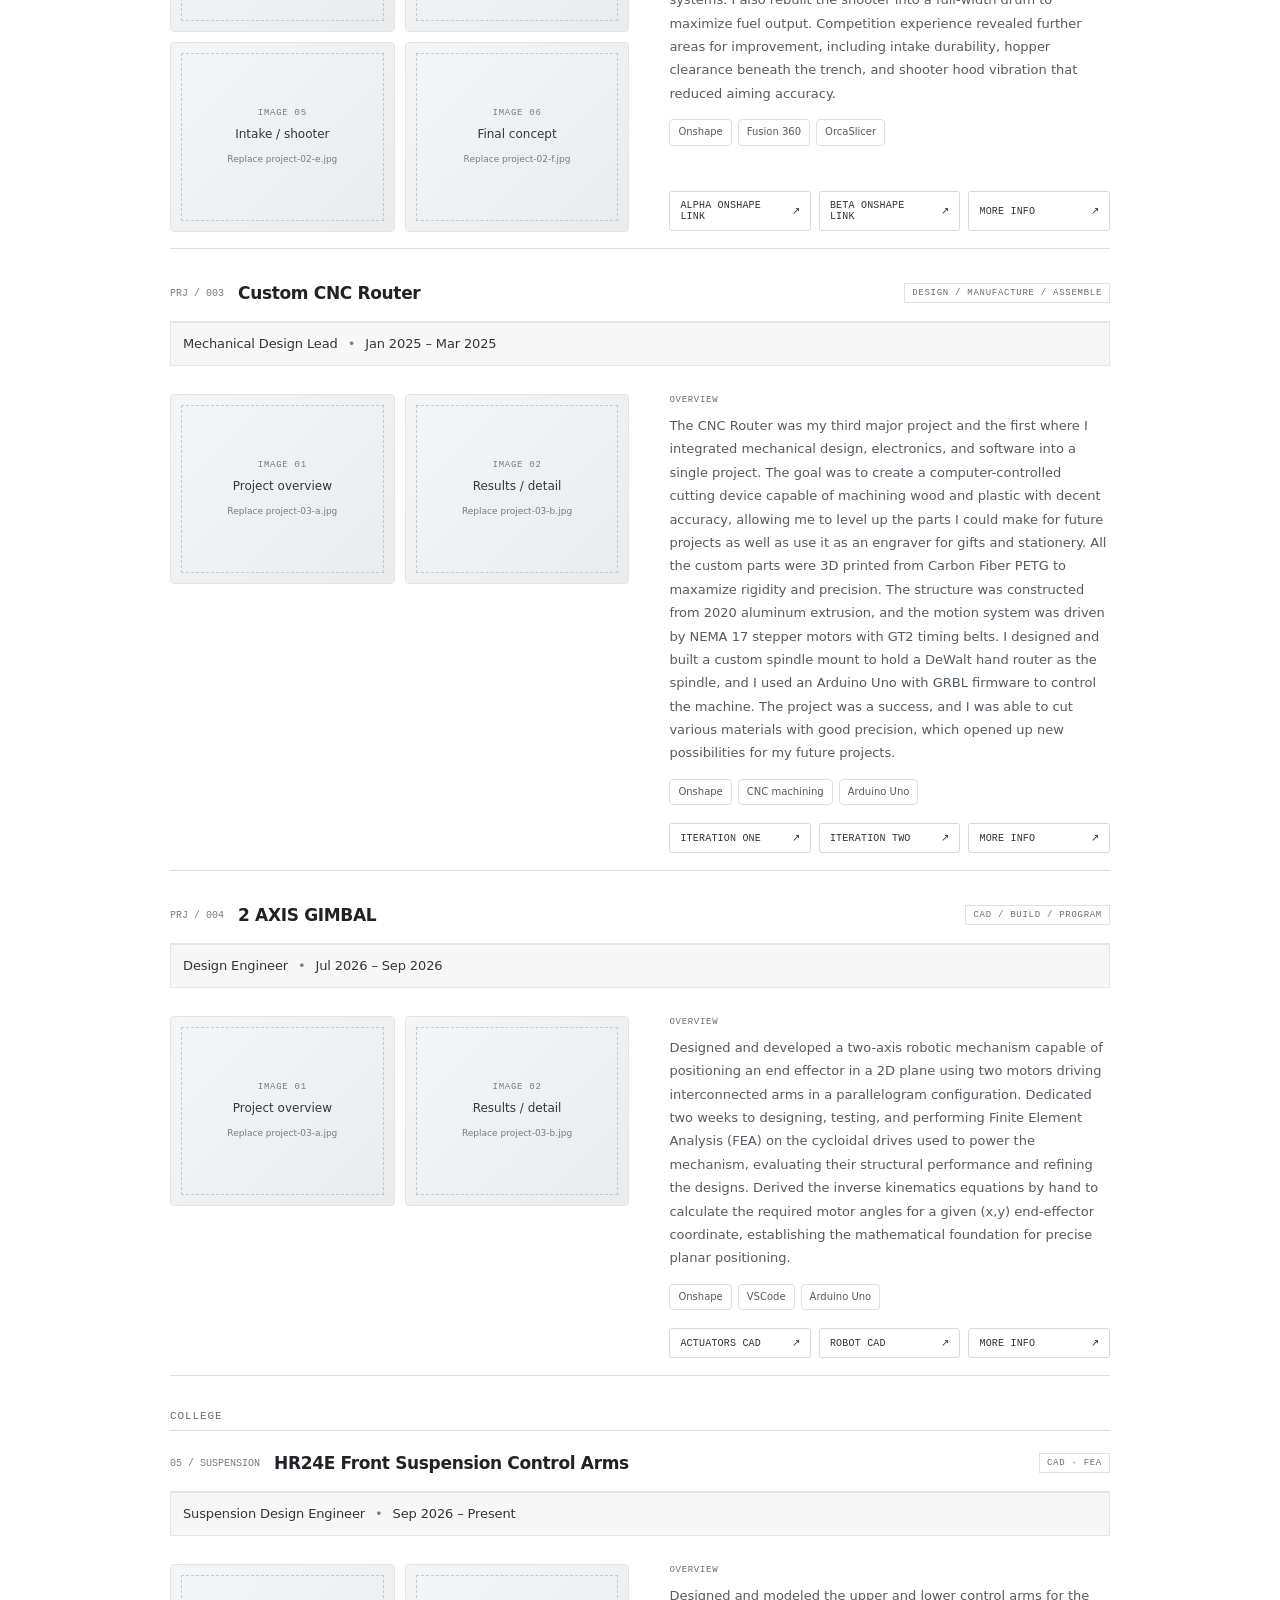
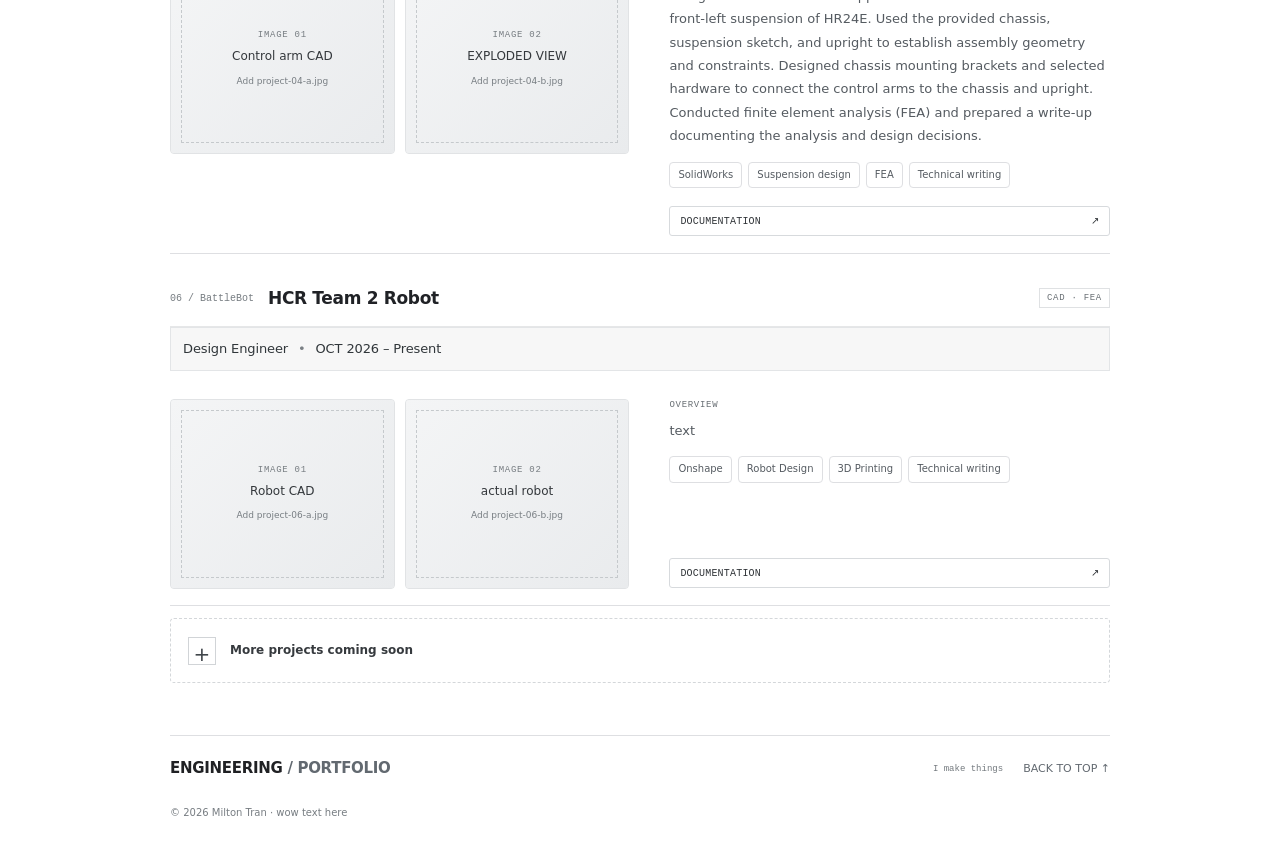
==== commit 54364e03: "resume reupload" ====
--- a/index.html
+++ b/index.html
@@ -673,6 +673,92 @@
       </div>
      </div>
     </article>
+    <article class="project-card">
+     <div class="project-title-row">
+      <span class="project-number">
+       06 / BattleBot
+      </span>
+      <h3>
+       HCR Team 2 Robot
+      </h3>
+      <span class="project-type">
+       CAD &middot; FEA
+      </span>
+     </div>
+     <div class="project-meta-box">
+      <span>
+       Design Engineer
+      </span>
+      <span class="meta-divider">
+       •
+      </span>
+      <span>
+       OCT 2026 – Present
+      </span>
+     </div>
+     <div class="project-layout">
+      <div class="project-gallery">
+       <figure class="image-slot">
+        <img alt="HCR Team 2 Robot CAD model" onerror="this.style.display='none';this.nextElementSibling.style.display='grid';" src="assets/projects/project-06-a.jpg"/>
+        <div class="image-placeholder">
+         <span>
+          IMAGE 01
+         </span>
+         <strong>
+          Robot CAD
+         </strong>
+         <small>
+          Add project-06-a.jpg
+         </small>
+        </div>
+       </figure>
+       <figure class="image-slot">
+        <img alt="HCR Team 2 Robot FEA results" onerror="this.style.display='none';this.nextElementSibling.style.display='grid';" src="assets/projects/project-06-b.jpg"/>
+        <div class="image-placeholder">
+         <span>
+          IMAGE 02
+         </span>
+         <strong>
+          actual robot
+         </strong>
+         <small>
+          Add project-06-b.jpg
+         </small>
+        </div>
+       </figure>
+      </div>
+      <div class="project-description">
+       <span class="description-label">
+        OVERVIEW
+       </span>
+       <p>
+        text
+       </p>
+       <div class="project-tags">
+        <span>
+         Onshape
+        </span>
+        <span>
+         Robot Design
+        </span>
+        <span>
+         3D Printing
+        </span>
+        <span>
+         Technical writing
+        </span>
+       </div>
+       <div class="project-links">
+        <a class="project-link" href="https://docs.google.com/document/d/1PWsJ06DLPEBPw8YE89mznhj5azhTeV6cqQCmH68x-xY/edit?tab=t.0" rel="noreferrer" target="_blank">
+         DOCUMENTATION
+         <span>
+          &nearrow;
+         </span>
+        </a>
+       </div>
+      </div>
+     </div>
+    </article>
     <div class="add-project">
      <span class="add-symbol">
       +
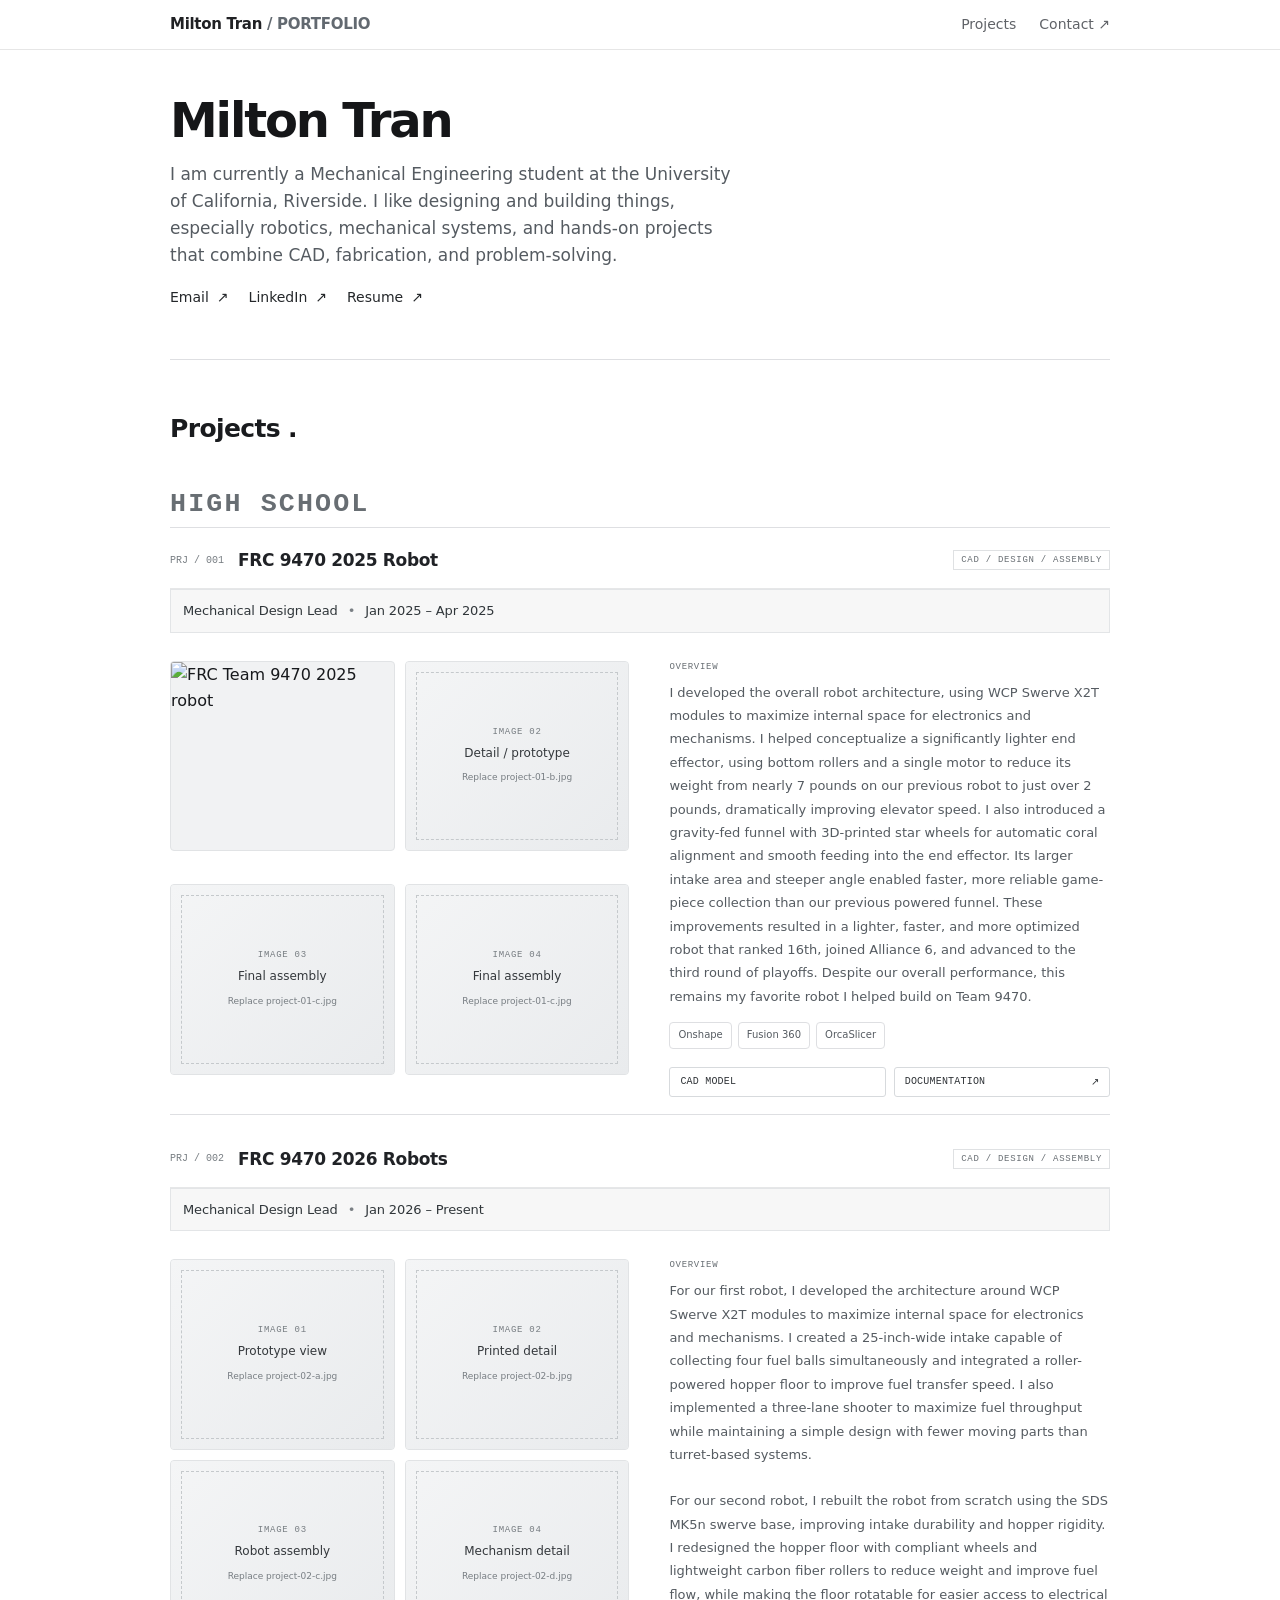
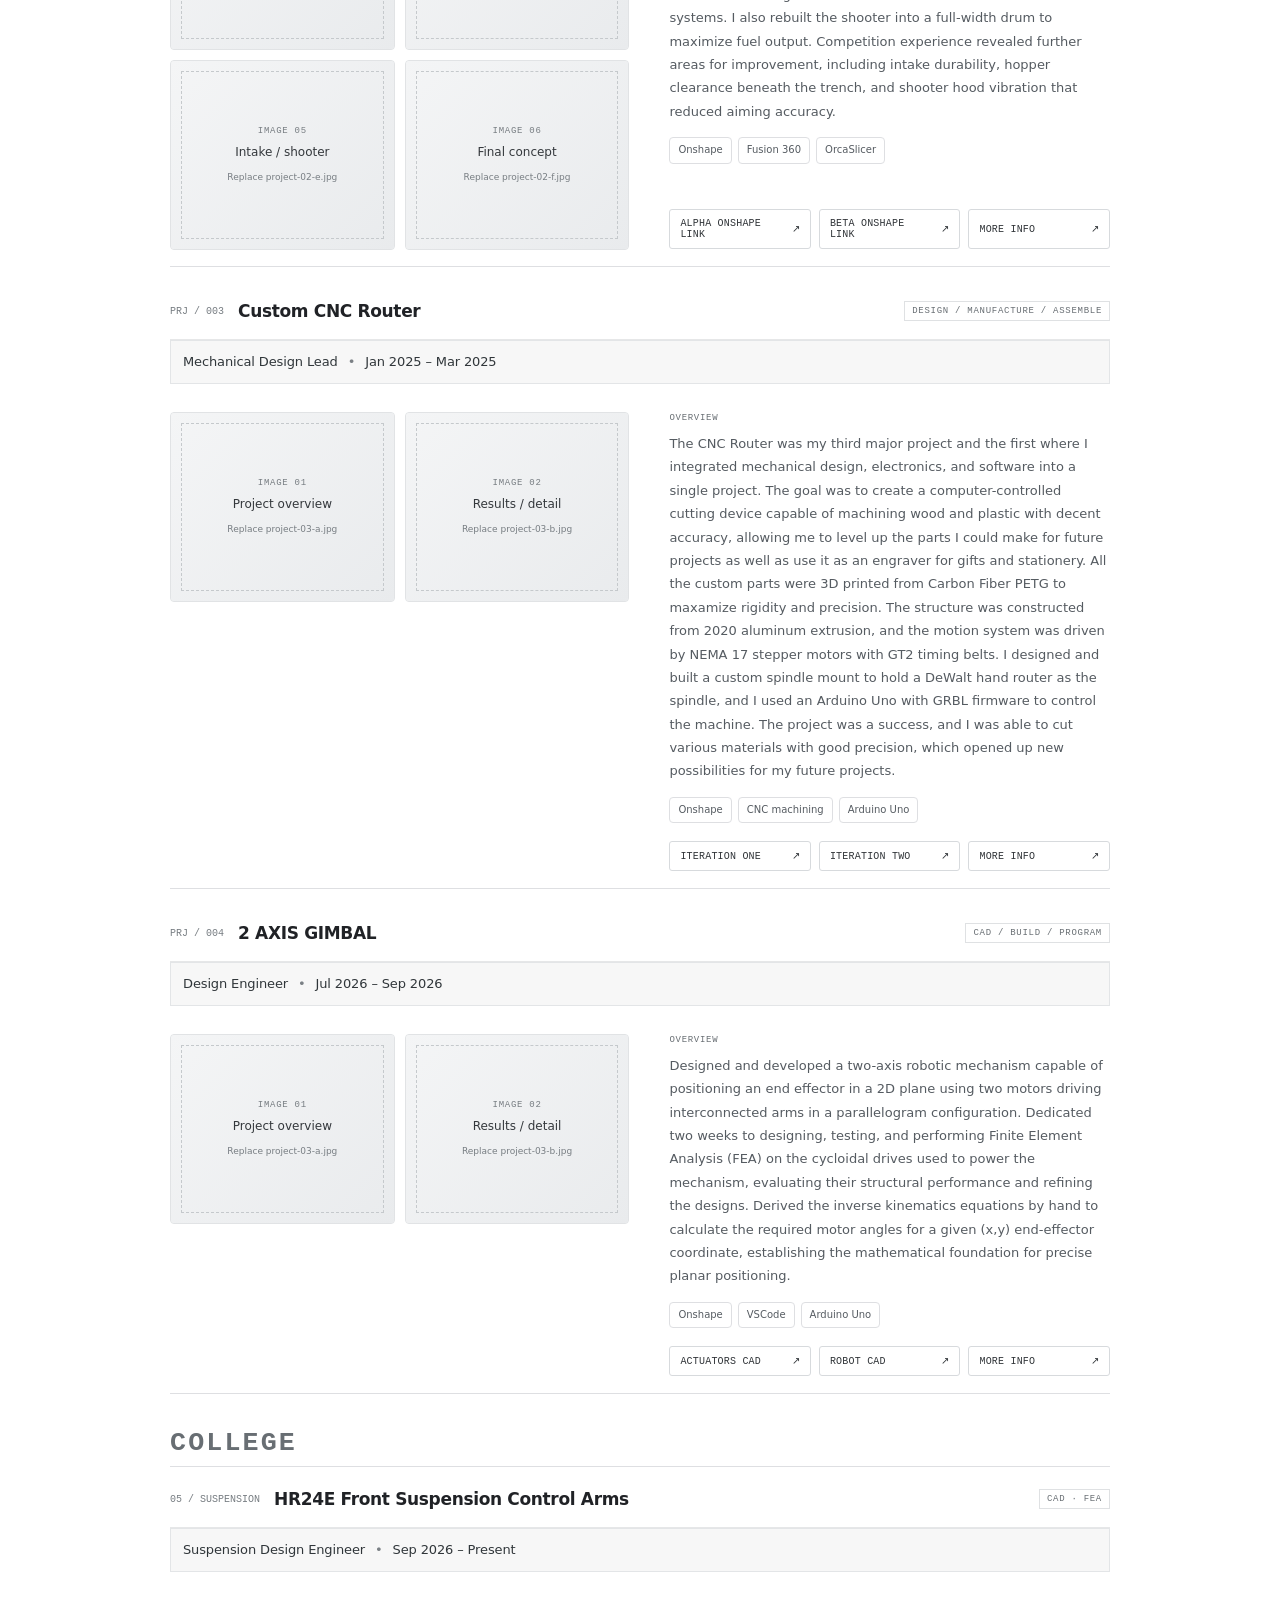
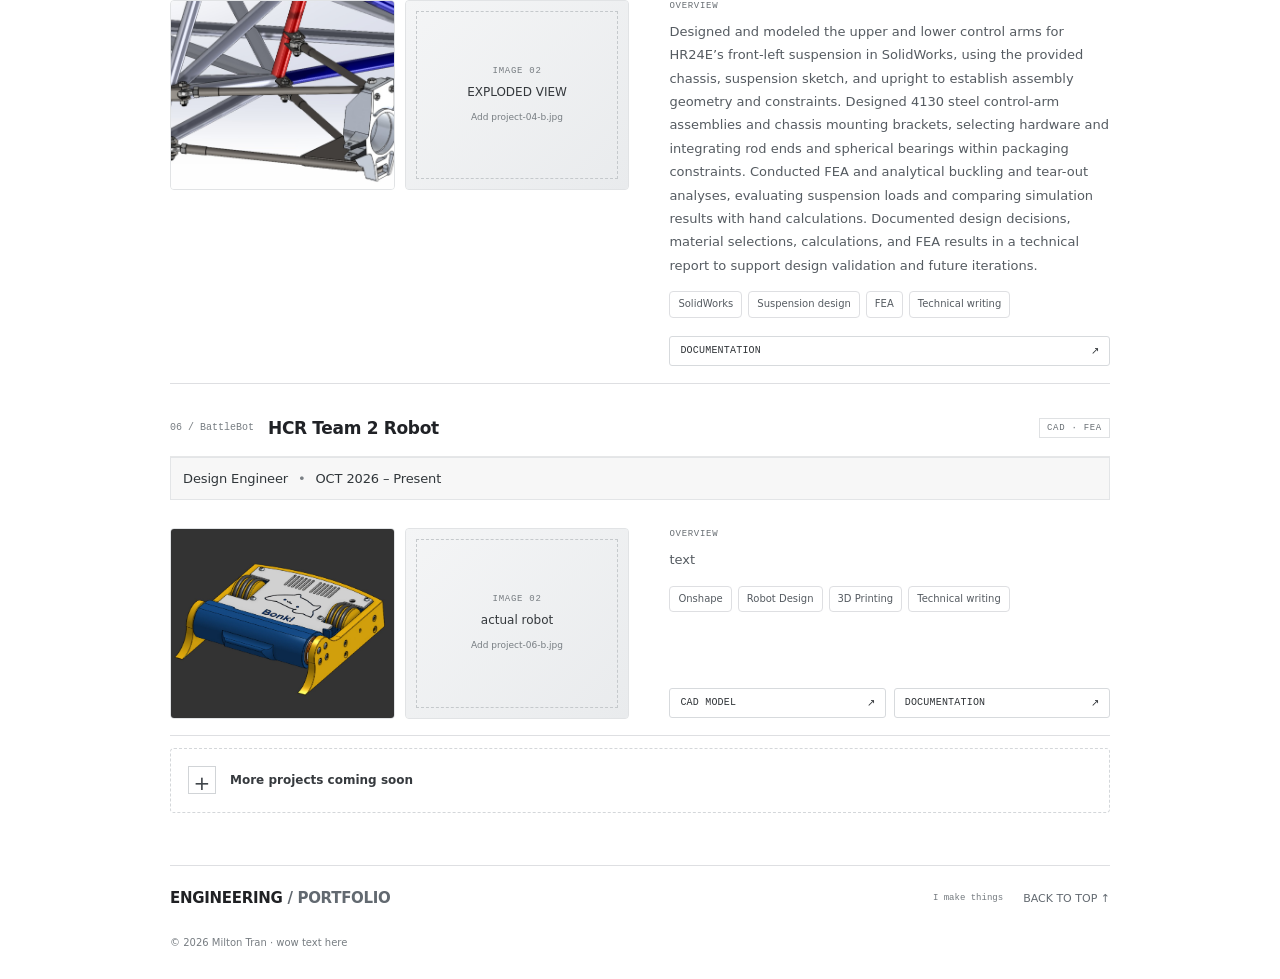
==== commit 105b2e96: "idek what i added" ====
--- a/index.html
+++ b/index.html
@@ -646,7 +646,7 @@
         OVERVIEW
        </span>
        <p>
-        Designed and modeled the upper and lower control arms for the front-left suspension of HR24E. Used the provided chassis, suspension sketch, and upright to establish assembly geometry and constraints. Designed chassis mounting brackets and selected hardware to connect the control arms to the chassis and upright. Conducted finite element analysis (FEA) and prepared a write-up documenting the analysis and design decisions.
+        Designed and modeled the upper and lower control arms for HR24E’s front-left suspension in SolidWorks, using the provided chassis, suspension sketch, and upright to establish assembly geometry and constraints. Designed 4130 steel control-arm assemblies and chassis mounting brackets, selecting hardware and integrating rod ends and spherical bearings within packaging constraints. Conducted FEA and analytical buckling and tear-out analyses, evaluating suspension loads and comparing simulation results with hand calculations. Documented design decisions, material selections, calculations, and FEA results in a technical report to support design validation and future iterations.
        </p>
        <div class="project-tags">
         <span>
@@ -663,7 +663,7 @@
         </span>
        </div>
        <div class="project-links">
-        <a class="project-link" href="https://docs.google.com/document/d/1D60F-jJPK0hM7EQXB3bug5QAdksG6HkO5XHBVFfknUc/edit?tab=t.0" rel="noreferrer" target="_blank">
+        <a class="project-link" data-placeholder-link="" href="highlander-racing-projects.html#control-arms">
          DOCUMENTATION
          <span>
           &nearrow;
@@ -749,7 +749,13 @@
         </span>
        </div>
        <div class="project-links">
-        <a class="project-link" href="https://docs.google.com/document/d/1PWsJ06DLPEBPw8YE89mznhj5azhTeV6cqQCmH68x-xY/edit?tab=t.0" rel="noreferrer" target="_blank">
+        <a class="project-link" href="https://cad.onshape.com/documents/a649c36a7501401aac0a81c3/w/67f4fd06134a5637e2818dd0/e/04a2b72bcb115b7aca01773e?renderMode=0&amp;uiState=6ae9129736fa584fd2310731" rel="noreferrer" target="_blank">
+         CAD MODEL
+         <span>
+          &nearrow;
+         </span>
+        </a>
+        <a class="project-link" data-placeholder-link="" href="combat-robotics-projects.html#team-2-robot">
          DOCUMENTATION
          <span>
           &nearrow;
--- a/styles.css
+++ b/styles.css
@@ -1,2 +1,2 @@
 :root{--bg:#fff;--panel:#fff;--line:#dedfe2;--text:#17191c;--muted:#626970;--accent:#25282b;--mono:"SFMono-Regular",Consolas,"Liberation Mono",monospace;--sans:Inter,ui-sans-serif,system-ui,-apple-system,BlinkMacSystemFont,"Segoe UI",sans-serif}*{box-sizing:border-box}html{scroll-behavior:smooth;scroll-padding-top:76px}body{margin:0;background:var(--bg);color:var(--text);font-family:var(--sans);line-height:1.65;overflow-x:hidden}a{color:#303438;text-decoration:none}a:hover{color:#000;text-decoration:underline;text-underline-offset:4px}.ambient{display:none}.section-wrap{width:min(940px,calc(100% - 48px));margin-inline:auto}.topbar{height:50px;position:sticky;top:0;z-index:10;display:flex;align-items:center;justify-content:space-between;padding:0 max(24px,calc((100vw - 940px)/2));background:rgba(255,255,255,.96);backdrop-filter:blur(12px);border-bottom:1px solid #e6e6e6}.wordmark{display:flex;align-items:center;gap:9px;font-size:15px;letter-spacing:-.02em;font-weight:650;color:#202124}.mark{display:none}.muted{color:var(--muted)}nav{display:flex;align-items:center;gap:23px;font-size:14px;color:#606368}nav a{color:#606368}nav a:hover{color:#111}.nav-cta{padding:0;border:0;color:#606368}.hero{min-height:auto;padding-top:43px;padding-bottom:50px;position:relative}.hero .eyebrow{display:none}.hero h1{font-size:clamp(38px,5vw,48px);letter-spacing:-.045em;line-height:1.15;font-weight:600;margin:0 0 13px;color:#151618}.accent{color:#151618}.hero-copy{max-width:570px;color:#555b61;font-size:17px;line-height:1.58;margin:0}.hero-actions{display:flex;gap:20px;margin-top:17px}.button{padding:0;font-size:14px;font-weight:500;display:inline-flex;gap:8px;align-items:center}.button-primary,.button-quiet{background:none;color:#24272a;border:0}.button-primary:hover,.button-quiet:hover{background:none}.hero-meta,.hero-index{display:none}.resume,.projects{padding-top:40px;padding-bottom:52px;border-top:1px solid #dedfe2}.section-heading{display:flex;justify-content:space-between;align-items:end;gap:24px;margin-bottom:23px}.section-heading h2{font-size:25px;line-height:1.25;letter-spacing:-.025em;font-weight:600;margin:5px 0 0;color:#191b1e}.section-heading .eyebrow{display:none}.text-link{font-family:var(--sans);font-size:13px;letter-spacing:0;color:#303438;border:0;padding:0;text-decoration:underline;text-underline-offset:4px}.resume-panel{display:grid;grid-template-columns:.72fr 1.5fr;border:0;background:transparent}.resume-side{padding:0 24px 0 0;border-right:0}.resume-avatar{width:64px;height:64px;border:1px solid #d4d7da;background:#f1f2f3;display:grid;place-items:center;color:#34383c;font:20px var(--mono);margin-bottom:15px}.resume-avatar span{display:none}.resume-side h3{font-size:19px;margin:0;color:#202226}.resume-side p{font-size:13px}.resume-intro{margin:13px 0;color:#555b61;line-height:1.7}.resume-rule{display:none}.resume-download{margin-top:22px;border:1px solid #dedfe2;padding:10px;display:flex;align-items:center;gap:9px;background:#fff}.file-icon{font:9px var(--mono);color:#4d5257;border:1px solid #d6d8da;padding:6px}.resume-download span:nth-child(2){display:grid;flex:1}.resume-download strong{font-size:11px}.resume-download small{font-size:9px;color:#777d82}.resume-download>a{color:#34383c}.resume-content{padding:0 0 0 24px}.resume-block{display:grid;grid-template-columns:110px 1fr;gap:16px;padding:0 0 20px;margin-bottom:20px;border-bottom:1px solid #e5e6e7}.resume-block:last-child{border:0;margin-bottom:0}.resume-label{padding-top:5px;color:#646a70;font:10px var(--mono);letter-spacing:.08em}.resume-block h3{font-size:14px;margin:0 0 4px;font-weight:600}.resume-block p,.resume-block li{font-size:12px;color:#555b61;line-height:1.75}.resume-detail{color:#676d72!important;margin:0 0 7px}.resume-block ul{padding-left:16px;margin:7px 0}.skill-groups{display:grid;gap:10px}.skill-groups span{font:9px var(--mono);color:#646a70;letter-spacing:.08em}.skill-groups p{margin:3px 0 0}.edit-note{color:#777d82;font-size:11px;margin-top:13px}.edit-note span{color:#50555a;margin-right:5px}code{font-family:var(--mono);color:#303438;background:#f0f1f2;padding:2px 4px}.section-aside{font-size:12px;color:#626970;line-height:1.7}.project-toolbar{display:flex;justify-content:space-between;padding:10px 0;border-top:1px solid #e1e2e4;border-bottom:1px solid #e1e2e4;margin-bottom:15px;font:9px var(--mono);color:#70757a;letter-spacing:.08em}.project-toolbar span:first-child{display:flex;align-items:center;gap:9px}.status-dot{display:inline-block;width:6px;height:6px;border-radius:50%;background:#73787d}.project-card{border:0;border-bottom:1px solid #dedfe2;margin-bottom:12px;background:transparent}.project-title-row{display:flex;align-items:center;gap:14px;padding:18px 0 14px;border-bottom:1px solid #e6e7e8}.project-number{font:10px var(--mono);color:#777d82;white-space:nowrap}.project-title-row h3{font-size:17px;font-weight:600;letter-spacing:-.02em;margin:0;flex:1;color:#202226}.project-type{font:9px var(--mono);border:1px solid #dfe1e3;padding:4px 7px;white-space:nowrap;color:#686e73;letter-spacing:.08em}.project-meta-box{display:flex;align-items:center;flex-wrap:wrap;gap:8px;padding:11px 12px;margin:0 0 12px;border:1px solid #e3e5e7;background:#f7f7f7;color:#30363a;font-size:13px;line-height:1.5;letter-spacing:-.01em}.project-meta-box .meta-divider{color:#7b8085;padding:0 2px}.project-layout{display:grid;grid-template-columns:1.02fr .98fr}.project-gallery{padding:16px 20px 16px 0;display:grid;grid-template-columns:1fr 1fr;gap:10px}.image-slot{margin:0;aspect-ratio:1.18;position:relative;overflow:hidden;background:#f1f2f3;border:1px solid #e1e3e5;border-radius:4px}.image-slot img{width:100%;height:100%;object-fit:cover;display:block;transition:transform .25s}.image-slot:hover img{transform:scale(1.025)}.image-placeholder{display:none;position:absolute;inset:0;place-items:center;align-content:center;gap:7px;text-align:center;background:linear-gradient(135deg,#f4f5f6,#e9ebed);padding:10px}.image-placeholder:before{content:"";position:absolute;inset:10px;border:1px dashed #c5c9cc;pointer-events:none}.image-placeholder>span{font:9px var(--mono);color:#777d82;letter-spacing:.08em}.image-placeholder strong{font-size:12px;font-weight:500;color:#34383c}.image-placeholder small{font-size:9px;color:#777d82}.project-description{padding:17px 0 17px 20px;display:flex;flex-direction:column;align-items:flex-start}.description-label{font:9px var(--mono);color:#686e73;letter-spacing:.08em}.project-description>p{font-size:13px;color:#555b61;line-height:1.8;margin:9px 0 14px}.project-tags{display:flex;flex-wrap:wrap;gap:6px;margin-bottom:18px}.project-tags span{font-size:10px;color:#555b61;border:1px solid #dedfe2;border-radius:4px;padding:4px 8px;background:#fff}.project-links{display:flex;flex-wrap:wrap;gap:8px;margin-top:auto;width:100%}.project-link{display:flex;align-items:center;justify-content:space-between;gap:18px;padding:8px 10px;border:1px solid #d7dadd;border-radius:3px;color:#303438;font:10px var(--mono);letter-spacing:.02em;flex:1;min-width:130px;background:#fff}.project-link:hover{background:#f5f6f7;border-color:#aeb3b7;text-decoration:none}.add-project{border:1px dashed #d4d7da;display:flex;align-items:center;gap:14px;padding:17px;color:#363a3e;border-radius:4px}.add-symbol{width:28px;height:28px;display:grid;place-items:center;color:#41464b;border:1px solid #d1d4d7;font-size:20px}.add-project strong{font-size:12px;font-weight:600}.add-project p{font-size:11px;color:#747a80;margin:3px 0 0}.footer{border-top:1px solid #dedfe2;padding-top:20px;padding-bottom:28px;display:flex;align-items:center;gap:20px;flex-wrap:wrap}.footer>span{margin-left:auto;font:9px var(--mono);color:#73797e}.footer>a:not(.wordmark){font:11px var(--sans);color:#626970}.footer small{width:100%;font-size:10px;color:#777d82;margin-top:4px}@media(max-width:760px){.section-wrap{width:min(100% - 32px,600px)}.topbar{padding:0 16px;height:54px}.wordmark{font-size:13px;letter-spacing:-.02em;gap:7px}nav{gap:14px;font-size:12px}.hero{padding-top:38px;padding-bottom:35px;min-height:0}.hero h1{font-size:clamp(36px,9vw,46px)}.section-heading{align-items:flex-start;flex-direction:column}.resume-panel{grid-template-columns:1fr}.resume-side{border-right:0;border-bottom:1px solid #e3e4e5;padding:0 0 22px;margin-bottom:22px}.resume-content{padding:0}.resume-block{grid-template-columns:1fr;gap:7px;padding:0 0 18px;margin-bottom:18px}.project-title-row{gap:9px;flex-wrap:wrap;padding:15px 0}.project-title-row h3{flex-basis:calc(100% - 90px);font-size:15px}.project-meta-box{font-size:12px;padding:10px 11px}.project-layout{grid-template-columns:1fr}.project-gallery{padding:13px 0;gap:8px}.project-description{padding:12px 0 20px}.project-links{margin-top:8px}.footer{gap:13px}.footer>span{display:none}.footer>a:not(.wordmark){margin-left:auto}.resume,.projects{padding-top:35px;padding-bottom:42px}.section-aside{margin:0}}@media(max-width:420px){nav{gap:10px}nav a:first-child{display:none}.hero-actions{flex-wrap:wrap}.project-gallery{grid-template-columns:1fr 1fr}.image-slot{aspect-ratio:.95}.project-links{flex-direction:column}.project-link{width:100%}}
-.project-education{padding:22px 0 8px;border-bottom:1px solid #dedfe2;color:#686e73;font:11px var(--mono);letter-spacing:.08em}
+.project-education{padding:22px 0 8px;border-bottom:1px solid #dedfe2;color:#686e73;font:700 20pt var(--mono);letter-spacing:.08em}
